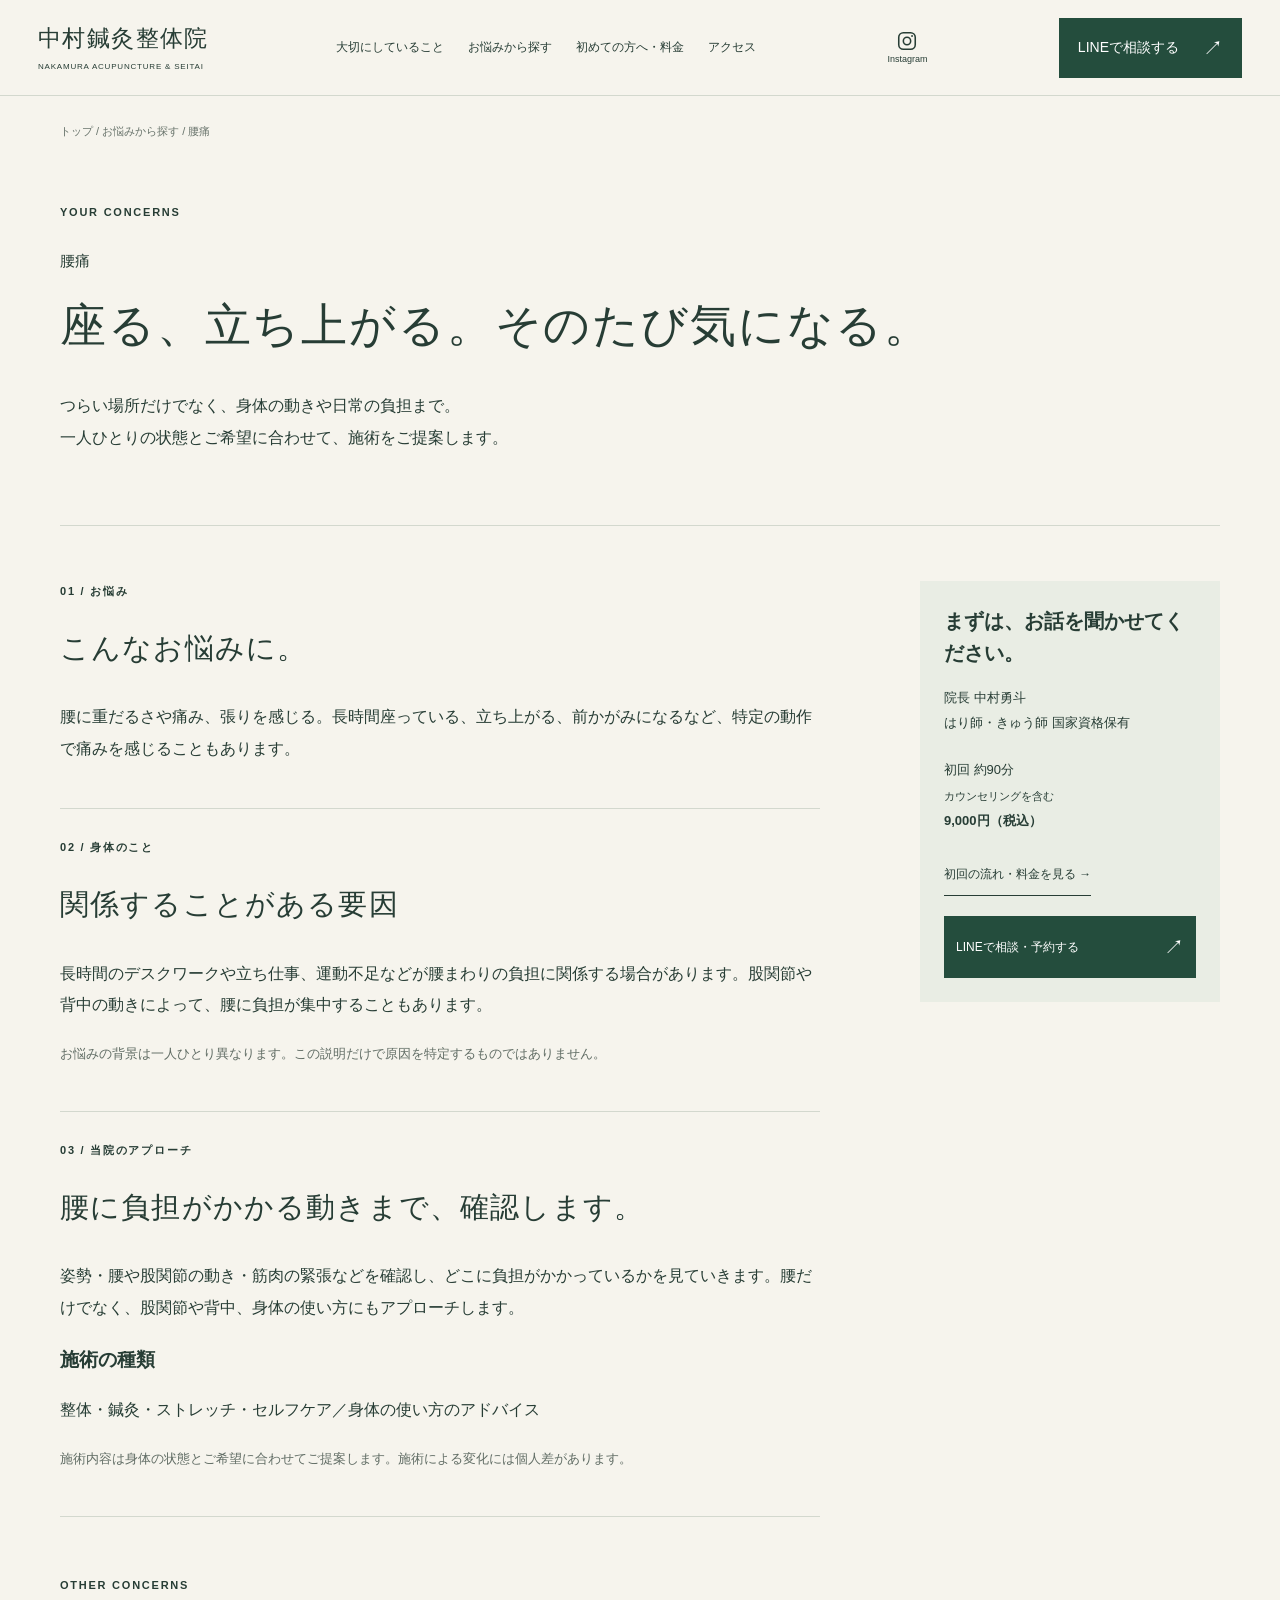
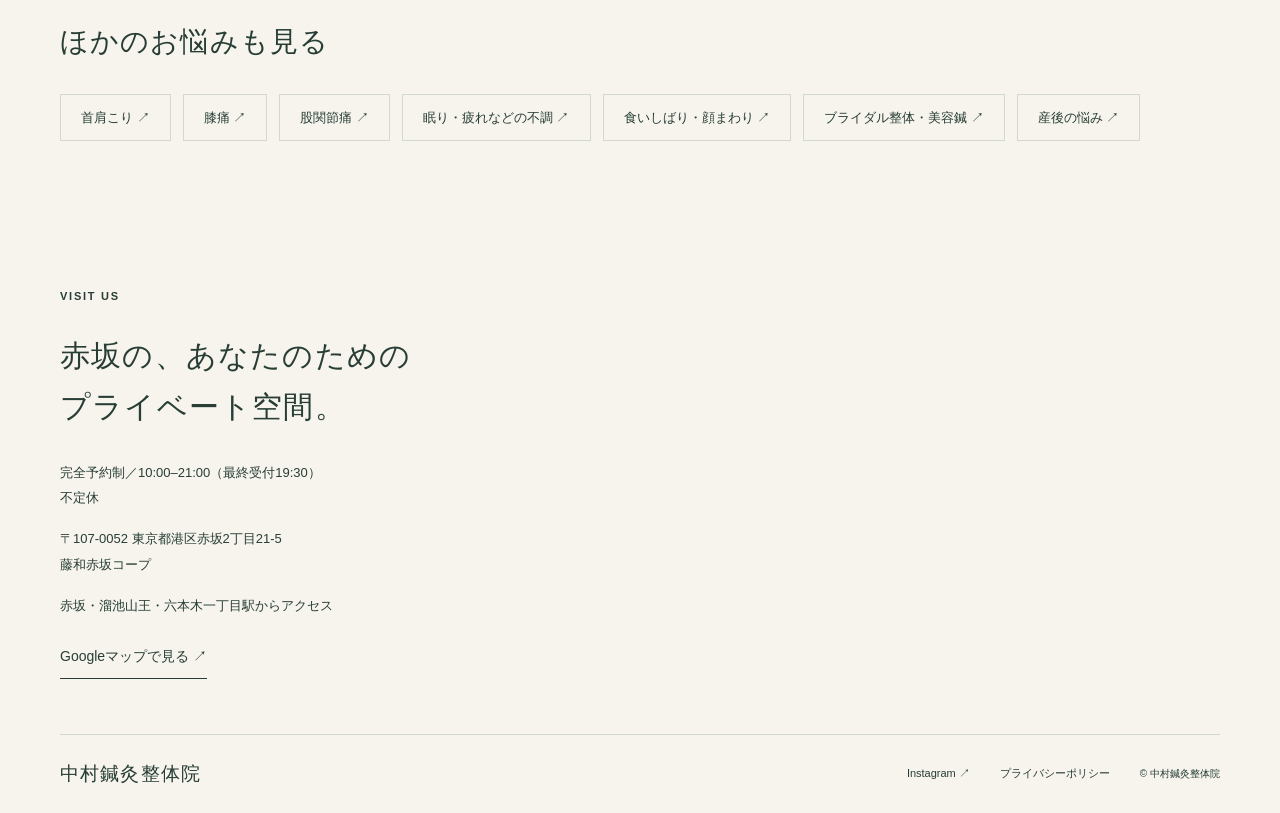
==== concerns/back.html @ 36eeb962 "Create standalone Nakamura design preview" ====
<!doctype html><html lang="ja"><head><meta charset="utf-8"><meta name="viewport" content="width=device-width,initial-scale=1"><meta name="robots" content="noindex,nofollow"><title>腰痛｜中村鍼灸整体院</title><meta name="description" content="赤坂の完全予約制・中村鍼灸整体院。つらい場所だけでなく、姿勢や動き、暮らしまで。整体・鍼灸をご希望に合わせて提案します。"><link rel="stylesheet" href="../css/style.css"><link rel="stylesheet" href="../css/mobile-refinement.css"><script src="../js/main.js" defer></script></head><body class="concern-page"><a class="skip" href="#main">本文へ</a><header><a class="brand" href="../index.html">中村鍼灸整体院<small>NAKAMURA ACUPUNCTURE & SEITAI</small></a><a class="instagram-button" href="https://www.instagram.com/nakamura_shinkyu/" target="_blank" rel="noopener noreferrer" aria-label="Instagramを見る（新しいタブ）"><svg width="22" height="22" viewBox="0 0 24 24" fill="none" stroke="currentColor" stroke-width="1.7" aria-hidden="true"><rect x="3" y="3" width="18" height="18" rx="5"/><circle cx="12" cy="12" r="4"/><circle cx="17.5" cy="6.5" r="1" fill="currentColor" stroke="none"/></svg><span>Instagram</span></a><button class="menu" aria-expanded="false" aria-controls="navigation">メニュー</button><nav id="navigation"><a href="../index.html#approach">大切にしていること</a><a href="../index.html#concerns">お悩みから探す</a><a href="../index.html#first-visit">初めての方へ・料金</a><a href="../index.html#access">アクセス</a></nav><a class="button" href="https://lin.ee/W4OFa8G" target="_blank" rel="noopener noreferrer">LINEで相談する<span aria-hidden="true">↗</span></a></header><main id="main"><div class="wrap breadcrumb"><a href="../index.html">トップ</a> / <a href="../index.html#concerns">お悩みから探す</a> / 腰痛</div><section class="detail-hero wrap"><span class="eyebrow">YOUR CONCERNS</span><p class="detail-category">腰痛</p><h1>座る、立ち上がる。そのたび気になる。</h1><p>つらい場所だけでなく、身体の動きや日常の負担まで。<br>一人ひとりの状態とご希望に合わせて、施術をご提案します。</p></section><div class="wrap detail-layout"><article><section><span class="eyebrow">01 / お悩み</span><h2>こんなお悩みに。</h2><p>腰に重だるさや痛み、張りを感じる。長時間座っている、立ち上がる、前かがみになるなど、特定の動作で痛みを感じることもあります。</p></section><section><span class="eyebrow">02 / 身体のこと</span><h2>関係することがある要因</h2><p>長時間のデスクワークや立ち仕事、運動不足などが腰まわりの負担に関係する場合があります。股関節や背中の動きによって、腰に負担が集中することもあります。</p><p class="fine">お悩みの背景は一人ひとり異なります。この説明だけで原因を特定するものではありません。</p></section><section><span class="eyebrow">03 / 当院のアプローチ</span><h2>腰に負担がかかる動きまで、確認します。</h2><p>姿勢・腰や股関節の動き・筋肉の緊張などを確認し、どこに負担がかかっているかを見ていきます。腰だけでなく、股関節や背中、身体の使い方にもアプローチします。</p><h3>施術の種類</h3><p>整体・鍼灸・ストレッチ・セルフケア／身体の使い方のアドバイス</p><p class="fine">施術内容は身体の状態とご希望に合わせてご提案します。施術による変化には個人差があります。</p></section></article><aside><h3>まずは、お話を聞かせてください。</h3><p>院長 中村勇斗<br>はり師・きゅう師 国家資格保有</p><p>初回 約90分<br><small>カウンセリングを含む</small><br><strong>9,000円（税込）</strong></p><a class="text-link" href="../index.html#first-visit">初回の流れ・料金を見る →</a><a class="button" href="https://lin.ee/W4OFa8G" target="_blank" rel="noopener noreferrer">LINEで相談・予約する<span aria-hidden="true">↗</span></a></aside></div><section class="wrap section related"><span class="eyebrow">OTHER CONCERNS</span><h2>ほかのお悩みも見る</h2><div><a href="neck.html">首肩こり ↗</a><a href="knee.html">膝痛 ↗</a><a href="hip.html">股関節痛 ↗</a><a href="rest.html">眠り・疲れなどの不調 ↗</a><a href="jaw.html">食いしばり・顔まわり ↗</a><a href="bridal.html">ブライダル整体・美容鍼 ↗</a><a href="postpartum.html">産後の悩み ↗</a></div></section></main><footer id="access"><div class="wrap footer-grid"><div><span class="eyebrow">VISIT US</span><h2>赤坂の、あなたのための<br>プライベート空間。</h2><p>完全予約制／10:00–21:00（最終受付19:30）<br>不定休</p><p>〒107-0052 東京都港区赤坂2丁目21-5<br>藤和赤坂コープ</p><p>赤坂・溜池山王・六本木一丁目駅からアクセス</p><a class="text-link" href="https://www.google.com/maps/search/?api=1&query=中村鍼灸整体院+赤坂" target="_blank" rel="noopener noreferrer">Googleマップで見る ↗</a></div></div><div class="wrap footer-bottom"><a class="brand" href="../index.html">中村鍼灸整体院</a><a href="https://www.instagram.com/nakamura_shinkyu/" target="_blank" rel="noopener noreferrer">Instagram ↗</a><a href="https://nakamuraseitai.jp/privacypolicy.html">プライバシーポリシー</a><small>© 中村鍼灸整体院</small></div></footer><div class="mobile-cta"><a href="../index.html#pricing">初回・料金を見る</a><a class="button" href="https://lin.ee/W4OFa8G" target="_blank" rel="noopener noreferrer">LINEで相談・予約<span aria-hidden="true">↗</span></a></div></body></html>
---- css/style.css ----
:root{--ink:#273d35;--paper:#f6f4ed;--muted:#68736b;--line:#d3d8ce;--green:#244d3d;--serif:'Yu Mincho','Hiragino Mincho ProN',serif}*{box-sizing:border-box}html{scroll-behavior:smooth;scroll-padding-top:110px}body{margin:0;background:var(--paper);color:var(--ink);font-family:'Yu Gothic','Hiragino Kaku Gothic ProN',sans-serif;font-size:15px;line-height:1.95}a{color:inherit;text-decoration:none}button{font:inherit}img{display:block;width:100%;object-fit:cover}h1,h2,h3,p{margin-top:0}h1,h2{font-family:var(--serif);font-weight:500;letter-spacing:.04em;line-height:1.7}h2{font-size:clamp(27px,3vw,40px);margin-bottom:28px}h3{font-size:19px;font-weight:600;line-height:1.6}p{margin-bottom:22px}.wrap{max-width:1160px;width:calc(100% - 100px);margin-inline:auto}.section{padding-block:100px}.eyebrow{display:block;font-size:11px;letter-spacing:.16em;margin-bottom:22px;font-weight:700}.muted{color:var(--muted)}.large{font-size:21px;font-family:var(--serif)}.fine{font-size:12px;color:#616d65;line-height:1.9}.text-link{display:inline-flex;align-items:center;gap:24px;border-bottom:1px solid var(--ink);padding:8px 0;font-size:14px}.text-link:hover{color:#63806a}.button{display:inline-flex;align-items:center;justify-content:space-between;gap:24px;padding:17px 24px;background:var(--green);color:white;font-size:14px;line-height:1.5;transition:background .2s}.button:hover{background:#3d6550}.button span{font-size:20px}.skip{position:absolute;top:-100px}.skip:focus{top:10px;background:white;padding:10px;z-index:100}a:focus-visible,button:focus-visible,summary:focus-visible{outline:3px solid #a77739;outline-offset:5px}header{height:96px;display:flex;align-items:center;justify-content:space-between;padding:0 38px;gap:24px;background:var(--paper);position:relative;z-index:20}.brand{font-family:var(--serif);font-size:23px;white-space:nowrap;line-height:1.5;letter-spacing:.06em}.brand small{font-family:sans-serif;font-size:8px;letter-spacing:.1em;display:block;margin-top:5px}nav{display:flex;gap:24px;font-size:12px}header>.button{padding:15px 19px}.menu{display:none}.hero{position:relative;display:grid;grid-template-columns:48% 52%;padding-top:15px}.hero-copy{padding:60px 25px 60px max(50px,calc((100vw - 1160px)/2));z-index:1}.hero h1{font-size:clamp(32px,3.4vw,52px);line-height:1.6;margin-bottom:27px;white-space:nowrap}.hero h1 em{font-style:normal}.hero-lead{font-size:15px;line-height:2.1}.hero-photo{position:relative;min-height:575px;margin-right:28px}.hero-photo img{height:100%;object-position:57% 50%;border-radius:2px 2px 100px 2px}.photo-caption{position:absolute;right:36px;bottom:43px;color:white;font-family:var(--serif);writing-mode:vertical-rl;letter-spacing:.15em;font-size:20px;text-shadow:0 2px 10px #000}.hero-note{grid-column:1/-1;display:flex;gap:35px;justify-content:center;padding:23px 30px;font-size:12px;border-bottom:1px solid var(--line);margin-top:30px}.hero-note a{margin-left:35px}.intro{display:grid;grid-template-columns:1fr 1fr;gap:70px;padding-bottom:55px}.intro h2{font-size:35px}.intro p{max-width:510px}.approach-grid{display:grid;grid-template-columns:repeat(3,1fr);gap:42px;padding-bottom:100px}.approach-grid article{border-top:1px solid #9aa99b;padding-top:25px}.index{font-size:11px;letter-spacing:.1em;display:block;margin-bottom:20px;color:var(--muted)}.approach-grid p{font-size:14px;line-height:2}.concerns-section{background:#e9ede4}.section-heading{display:flex;align-items:end;justify-content:space-between;gap:35px;margin-bottom:35px}.section-heading h2{margin-bottom:0}.section-heading p{font-size:14px;margin:0}.concerns-grid{display:grid;grid-template-columns:1fr 1fr;gap:0 42px}.concern{display:flex;align-items:center;gap:22px;border-bottom:1px solid #c4cdc0;padding:27px 5px;transition:padding .2s}.concern:hover{padding-left:13px}.concern .index{align-self:flex-start;padding-top:3px;margin:0}.concern h3{font-family:var(--serif);font-size:22px;margin:0 0 6px}.concern p{font-size:12px;margin:0;color:#536459}.arrow{margin-left:auto;font-size:24px}.profile{display:grid;grid-template-columns:40% 1fr;gap:90px;align-items:center}.portrait{position:relative}.portrait img{aspect-ratio:4/4.5;object-position:51% 50%;border-radius:150px 150px 3px 3px}.portrait>span{display:block;text-align:center;font-size:14px;margin-top:15px}.credentials{font-size:12px;border-top:1px solid var(--line);padding-top:20px}.first{background:#eeeee6}.flow{display:grid;grid-template-columns:repeat(3,1fr);gap:30px;margin-top:45px}.flow img{aspect-ratio:1.5;object-position:center;margin-bottom:22px}.flow .index{margin-bottom:6px}.flow h3{margin-bottom:10px}.flow p{font-size:14px}.pricing{background:var(--paper);padding:35px 40px;margin-top:36px;display:grid;grid-template-columns:1fr auto 1.4fr;gap:15px 35px;align-items:center}.pricing .eyebrow{margin-bottom:9px}.pricing h3{margin-bottom:5px}.pricing p{font-size:12px;margin:0}.price{font-family:var(--serif);font-size:48px;white-space:nowrap}.price span{font-size:18px;margin-left:7px}.pricing dl{border-left:1px solid var(--line);padding-left:30px;font-size:14px}.pricing dl div{display:flex;justify-content:space-between;gap:12px;margin:10px 0}.pricing dd{margin:0;white-space:nowrap}.pricing>.fine{grid-column:1/-1;border-top:1px solid var(--line);padding-top:20px}.faq{display:grid;grid-template-columns:1fr 1.3fr;gap:70px}.faq details{border-bottom:1px solid var(--line)}summary{cursor:pointer;padding:23px 25px 23px 0;font-size:15px}.faq details p{font-size:14px;padding-right:20px}.contact{text-align:center;padding:85px 24px;background:var(--green);color:#f8f5eb}.contact h2{font-size:40px;margin-bottom:18px}.contact .button{background:#f0f0df;color:var(--green);min-width:295px;margin-top:10px}.contact small{display:block;margin-top:20px;font-size:12px}footer{padding:80px 0 25px}.footer-grid{display:grid;grid-template-columns:1fr 1fr;gap:80px;align-items:center}.footer-grid h2{font-size:30px}.footer-grid p{font-size:13px;margin-bottom:16px}.footer-grid img{aspect-ratio:1.3;border-radius:3px}.footer-bottom{border-top:1px solid var(--line);margin-top:55px;padding-top:25px;display:flex;align-items:center;gap:30px;font-size:11px}.footer-bottom .brand{margin-right:auto;font-size:19px}.footer-bottom small{font-size:10px}.mobile-cta{display:none}.breadcrumb{font-size:11px;padding-top:25px;color:var(--muted)}.detail-hero{padding:60px 0 50px;border-bottom:1px solid var(--line)}.detail-category{font-size:15px;margin-bottom:12px}.detail-hero h1{font-size:clamp(30px,3.6vw,46px);margin-bottom:25px}.detail-layout{display:grid;grid-template-columns:minmax(0,1fr) 300px;gap:100px;padding-top:55px}.detail-layout article section{padding-bottom:30px;margin-bottom:40px;border-bottom:1px solid var(--line)}.detail-layout article h2{font-size:29px}.detail-layout aside{align-self:start;background:#e9ede4;padding:26px;position:sticky;top:25px}.detail-layout aside img{aspect-ratio:1.4;object-position:50% 31%;margin-bottom:20px}.detail-layout aside h3{font-family:var(--serif);font-size:20px}.detail-layout aside p{font-size:13px}.detail-layout aside .button{font-size:12px;gap:8px;width:100%;padding:16px 12px;margin-top:20px}.detail-layout aside .text-link{font-size:12px}.detail-photo{aspect-ratio:1.8;margin-block:30px}.care-note{background:#e9ede4;padding:20px;font-size:13px}.related{padding-top:30px}.related h2{font-size:28px}.related>div{display:flex;flex-wrap:wrap;gap:12px}.related a{padding:10px 20px;border:1px solid var(--line);font-size:13px}
@media(min-width:1500px){.hero-photo{max-height:710px}.hero-copy{padding-top:95px;padding-bottom:90px}}@media(max-width:1100px){header{padding:0 25px}nav{gap:15px;font-size:11px}header>.button{display:none}.wrap{width:calc(100% - 70px)}.hero-copy{padding-left:35px}.hero h1{font-size:37px}.hero-photo{margin-right:20px}.hero-note{gap:22px;font-size:11px}.hero-note a{margin-left:0}.profile{gap:55px}.pricing{grid-template-columns:1fr auto}.pricing dl{grid-column:1/-1;border-left:0;border-top:1px solid var(--line);padding:15px 0 0}.detail-layout{gap:40px;grid-template-columns:minmax(0,1fr) 270px}}
@media(max-width:760px){html{scroll-padding-top:20px}body{font-size:14px}.wrap{width:calc(100% - 40px)}.section{padding-block:65px}header{height:78px;padding:0 20px}.brand{font-size:20px}.brand small{font-size:7px}.menu{display:block;background:transparent;border:1px solid var(--line);font-size:11px;padding:7px 10px;color:var(--ink)}nav{display:none;position:absolute;top:78px;left:0;right:0;background:var(--paper);padding:25px;font-size:14px;box-shadow:0 10px 15px #233c3410}nav.open{display:flex;flex-direction:column}.hero{grid-template-columns:1fr;padding-top:0}.hero-copy{padding:32px 24px 30px}.hero .eyebrow{font-size:10px;margin-bottom:20px}.hero h1{font-size:clamp(28px,8vw,40px);margin-bottom:20px;line-height:1.55;white-space:normal}.hero-lead{font-size:13px;line-height:2}.hero .text-link{font-size:12px}.hero-photo{height:310px;min-height:0;margin:0 20px 0 45px}.hero-photo img{object-position:56% 49%;border-radius:2px 2px 55px 2px}.photo-caption{right:22px;bottom:25px;font-size:16px}.hero-note{margin-top:22px;display:flex;flex-wrap:wrap;gap:8px 14px;padding:15px 20px;font-size:10px}.hero-note a{display:block;text-align:center;width:100%;font-size:12px}.intro{grid-template-columns:1fr;gap:20px;padding-bottom:25px}.intro h2{font-size:28px}.large{font-size:19px}.intro p{font-size:14px}.approach-grid{grid-template-columns:1fr;gap:20px;padding-bottom:60px}.approach-grid article{padding-top:20px}.approach-grid .index{margin-bottom:10px}.approach-grid h3{font-size:18px;margin-bottom:10px}.approach-grid p{margin-bottom:8px}.section-heading{display:block;margin-bottom:20px}.section-heading h2{font-size:27px;margin-bottom:20px}.section-heading p{font-size:13px}.concerns-grid{grid-template-columns:1fr}.concern{padding:23px 0;gap:15px}.concern h3{font-size:20px}.concern p{font-size:11px}.profile{grid-template-columns:1fr;gap:35px}.portrait{max-width:330px;margin:auto}.portrait img{aspect-ratio:1.05;object-position:50% 35%}.profile h2{font-size:29px}.flow{grid-template-columns:1fr;gap:23px;margin-top:30px}.flow article{display:grid;grid-template-columns:115px 1fr;gap:0 18px;align-content:start}.flow img{grid-column:1;grid-row:1/4;height:135px;aspect-ratio:auto;margin:0}.flow .index{grid-column:2;margin-bottom:3px}.flow h3{font-size:17px;margin-bottom:7px;grid-column:2}.flow p{grid-column:2;font-size:12px;line-height:1.8;margin:0}.pricing{padding:25px 20px;gap:10px}.pricing .price{font-size:36px}.pricing h3{font-size:17px}.pricing p{font-size:10px}.pricing dl{font-size:13px}.faq{grid-template-columns:1fr;gap:5px}.faq h2{font-size:27px}summary{font-size:14px}.contact{padding:65px 20px}.contact h2{font-size:29px}.contact .eyebrow{font-size:9px}.footer-grid{grid-template-columns:1fr;gap:30px}.footer-grid h2{font-size:26px}footer{padding:60px 0 95px}.footer-bottom{flex-wrap:wrap;gap:16px;margin-top:35px}.footer-bottom .brand{width:100%;font-size:20px}.mobile-cta{display:grid;grid-template-columns:1fr 1.5fr;position:fixed;bottom:0;left:0;right:0;z-index:30;background:var(--paper);padding:8px 12px calc(8px + env(safe-area-inset-bottom));gap:8px;box-shadow:0 -3px 20px #233c3410;align-items:center;font-size:11px;text-align:center}.mobile-cta .button{font-size:12px;padding:12px 14px;gap:8px}.breadcrumb{font-size:10px;padding-top:15px}.detail-hero{padding:35px 0 25px}.detail-hero h1{font-size:29px}.detail-hero p{font-size:13px}.detail-layout{display:block;padding-top:35px}.detail-layout article h2{font-size:25px}.detail-layout article section{margin-bottom:30px;padding-bottom:20px}.detail-layout aside{position:static;margin-top:30px}.detail-layout aside img{width:140px;height:130px;float:right;margin:0 0 20px 20px}.detail-layout aside .button{clear:both;width:auto;display:flex}.related h2{font-size:25px}.related a{font-size:12px;padding:8px 12px}.detail-photo{aspect-ratio:1.4}}@media(prefers-reduced-motion:reduce){html{scroll-behavior:auto}*{transition:none!important}}

/* Readability refinements */
body{font-size:16px}.detail-layout article p{font-size:16px}.detail-layout article .fine{font-size:13px}.detail-layout article .care-note{font-size:14px}@media(max-width:760px){body{font-size:16px}.hero-lead,.intro p,.approach-grid p{font-size:16px}.section-heading p,.flow p,.faq details p{font-size:15px}.concern p{font-size:14px}}

/* Text-only concern pages */
.concern-page .footer-grid{display:block}.concern-page .footer-grid>div{max-width:650px}.concern-page footer{padding-top:45px}.concern-page .detail-layout article section{margin-bottom:28px;padding-bottom:22px}.concern-page .detail-layout aside{padding:24px}.concern-page .detail-layout aside h3{margin-bottom:16px}

/* Symptom illustrations */
.concern .concern-illustration{width:104px;height:104px;flex:0 0 104px;object-fit:contain;mix-blend-mode:multiply;border-radius:50%}
.concern>div{min-width:0}.concern .arrow{flex-shrink:0}
@media(max-width:760px){.concern{gap:13px;padding:18px 0}.concern .concern-illustration{width:78px;height:78px;flex-basis:78px}.concern h3{font-size:18px}.concern p{font-size:13px}.concern .arrow{font-size:20px}}


/* Stable mobile navigation and social access */
.instagram-button{display:flex;flex-direction:column;align-items:center;justify-content:center;gap:2px;min-width:48px;min-height:48px;line-height:1.2;flex-shrink:0}
.instagram-button span{font-family:sans-serif;font-size:9px;letter-spacing:0}
.instagram-button:hover{color:#63806a}
@media(min-width:761px){header .instagram-button{order:2}header>.button{order:3}}
@media(max-width:760px){
 html{scroll-padding-top:92px}
 body{padding-top:72px}
 header{position:fixed;top:0;left:0;right:0;height:72px;padding:0 16px;gap:10px;border-bottom:1px solid var(--line);z-index:40}
 header .brand{font-size:19px;margin-right:auto;letter-spacing:.02em}
 header .brand small{font-size:6px;letter-spacing:.03em}
 header .menu{min-height:44px;min-width:56px;padding:8px;font-size:11px;flex-shrink:0}
 header nav{position:absolute;top:100%;max-height:calc(100dvh - 150px);overflow-y:auto;padding:16px 24px;gap:0}
 header nav a{display:flex;align-items:center;min-height:48px;padding:9px 0}
 .mobile-cta>a{min-height:44px;display:flex;align-items:center;justify-content:center}
 .mobile-cta .button{justify-content:space-between}
 .concern:hover{padding-left:0}
 .pricing p{font-size:13px}
 .detail-hero p{font-size:15px}
}
@media(max-width:350px){header{padding-inline:12px;gap:7px}header .brand{font-size:17px}header .brand small{font-size:5px}.instagram-button{min-width:44px}}
---- css/mobile-refinement.css ----
/* Shared fixed header, with mobile-specific reading rhythm. */
body{padding-top:96px}
header{position:fixed;inset:0 0 auto;height:96px;z-index:40;border-bottom:1px solid var(--line)}
.detail-layout aside{top:120px}
.mobile-copy,.mobile-shortcuts{display:none}
@media(min-width:761px) and (max-width:1250px){header>.button{display:none}}
@media(max-width:760px){
 body{padding-top:72px;line-height:1.85}
 header{height:72px}
 .wrap{width:calc(100% - 36px)}
 .section{padding-block:44px}
 h1,h2,h3{letter-spacing:0;line-break:strict;overflow-wrap:anywhere}
 h2,.intro h2,.profile h2,.faq h2,.section-heading h2,.footer-grid h2{font-size:24px;line-height:1.55;margin-bottom:18px}
 p{margin-bottom:16px}
 .eyebrow{margin-bottom:12px;font-size:10px}
 .hero-copy{padding:25px 20px 22px}
 .hero h1{font-size:clamp(25px,7vw,32px);line-height:1.5;margin-bottom:16px}
 .hero .eyebrow{margin-bottom:14px}
 .hero-lead{font-size:15px;line-height:1.85;margin-bottom:12px}
 .hero-lead br,.intro p br,.section-heading p br,.detail-hero p br{display:none}
 .hero .text-link{display:none}
 .hero-photo{height:220px;margin:0 18px;min-height:0}
 .hero-photo img{border-radius:3px 3px 38px 3px}
 .photo-caption{font-size:14px;bottom:20px;right:20px}
 .hero-note{margin-top:0;padding:14px 16px;gap:5px 12px;font-size:10px}
 .hero-note a{font-size:13px}
 .mobile-shortcuts{display:grid;grid-template-columns:1fr 1fr;gap:10px;padding:16px 18px 0}
 .mobile-shortcuts a{display:flex;align-items:center;justify-content:space-between;min-height:48px;padding:10px 14px;border:1px solid var(--line);font-size:13px}
 .intro{gap:12px;padding-bottom:16px}
 .intro p{font-size:15px}
 .intro .large{font-size:18px}
 .approach-grid{gap:14px;padding-bottom:40px}
 .approach-grid article{padding-top:14px}
 .approach-grid .index{margin-bottom:5px}
 .approach-grid h3{font-size:17px;margin-bottom:6px}
 .approach-grid p{font-size:14px;line-height:1.85}
 .desktop-copy{display:none}
 .mobile-copy{display:inline}
 .section-heading p{font-size:14px;line-height:1.8}
 .concerns-grid{grid-template-columns:repeat(2,minmax(0,1fr));gap:10px}
 .concern{position:relative;flex-direction:column;align-items:center;justify-content:flex-start;gap:9px;padding:14px 8px 16px;border:1px solid #cdd5c8;border-radius:6px;background:#f6f4ed80;transition:background .2s}
 .concern:hover{padding:14px 8px 16px;background:#f6f4ed}
 .concern .concern-illustration{width:70px;height:70px;flex:0 0 70px}
 .concern>div{width:100%;text-align:center}
 .concern h3{font-family:'Yu Gothic','Hiragino Kaku Gothic ProN',sans-serif;font-size:14px;line-height:1.6;margin:0;font-weight:600}
 .concern .phrase{display:inline-block}
 .concern p{display:none}
 .concern .arrow{position:absolute;right:9px;top:9px;font-size:15px;color:#68736b}
 .profile{gap:22px}
 .portrait{max-width:240px}
 .profile p{font-size:15px}
 .credentials{font-size:11px;padding-top:14px}
 .flow{gap:20px;margin-top:24px}
 .flow article{grid-template-columns:76px minmax(0,1fr);gap:0 14px}
 .flow img{width:76px;height:100px}
 .flow h3{font-size:16px}
 .flow p{font-size:14px;line-height:1.8}
 .pricing{padding:20px 16px;margin-top:24px;grid-template-columns:minmax(0,1fr) auto}
 .pricing .price{font-size:32px}
 .pricing p{font-size:12px}
 .pricing dl{font-size:13px;margin:8px 0}
 .pricing>.fine{font-size:12px;line-height:1.8;padding-top:14px}
 .faq{gap:0}
 summary{padding-block:17px;font-size:14px}
 .faq details p{font-size:14px}
 .contact{padding:42px 18px}
 .contact h2{font-size:26px}
 .contact .button{min-width:0;width:min(100%,320px)}
 .contact small{font-size:11px}
 footer{padding-top:40px}
 .footer-grid{gap:22px}
 .detail-hero{padding:25px 0 20px}
 .detail-hero h1{font-size:25px;line-height:1.6;margin-bottom:16px;text-wrap:pretty}
 .detail-layout{padding-top:28px}
 .detail-layout article h2{font-size:22px;line-height:1.6}
 .detail-layout article p{font-size:15px;line-height:1.9}
 .detail-layout aside{position:static}
 .related h2{font-size:22px}
}
@media(max-width:350px){h2,.intro h2,.profile h2,.faq h2,.section-heading h2,.footer-grid h2{font-size:22px}.concern h3{font-size:13px}.concern .concern-illustration{width:64px;height:64px;flex-basis:64px}}
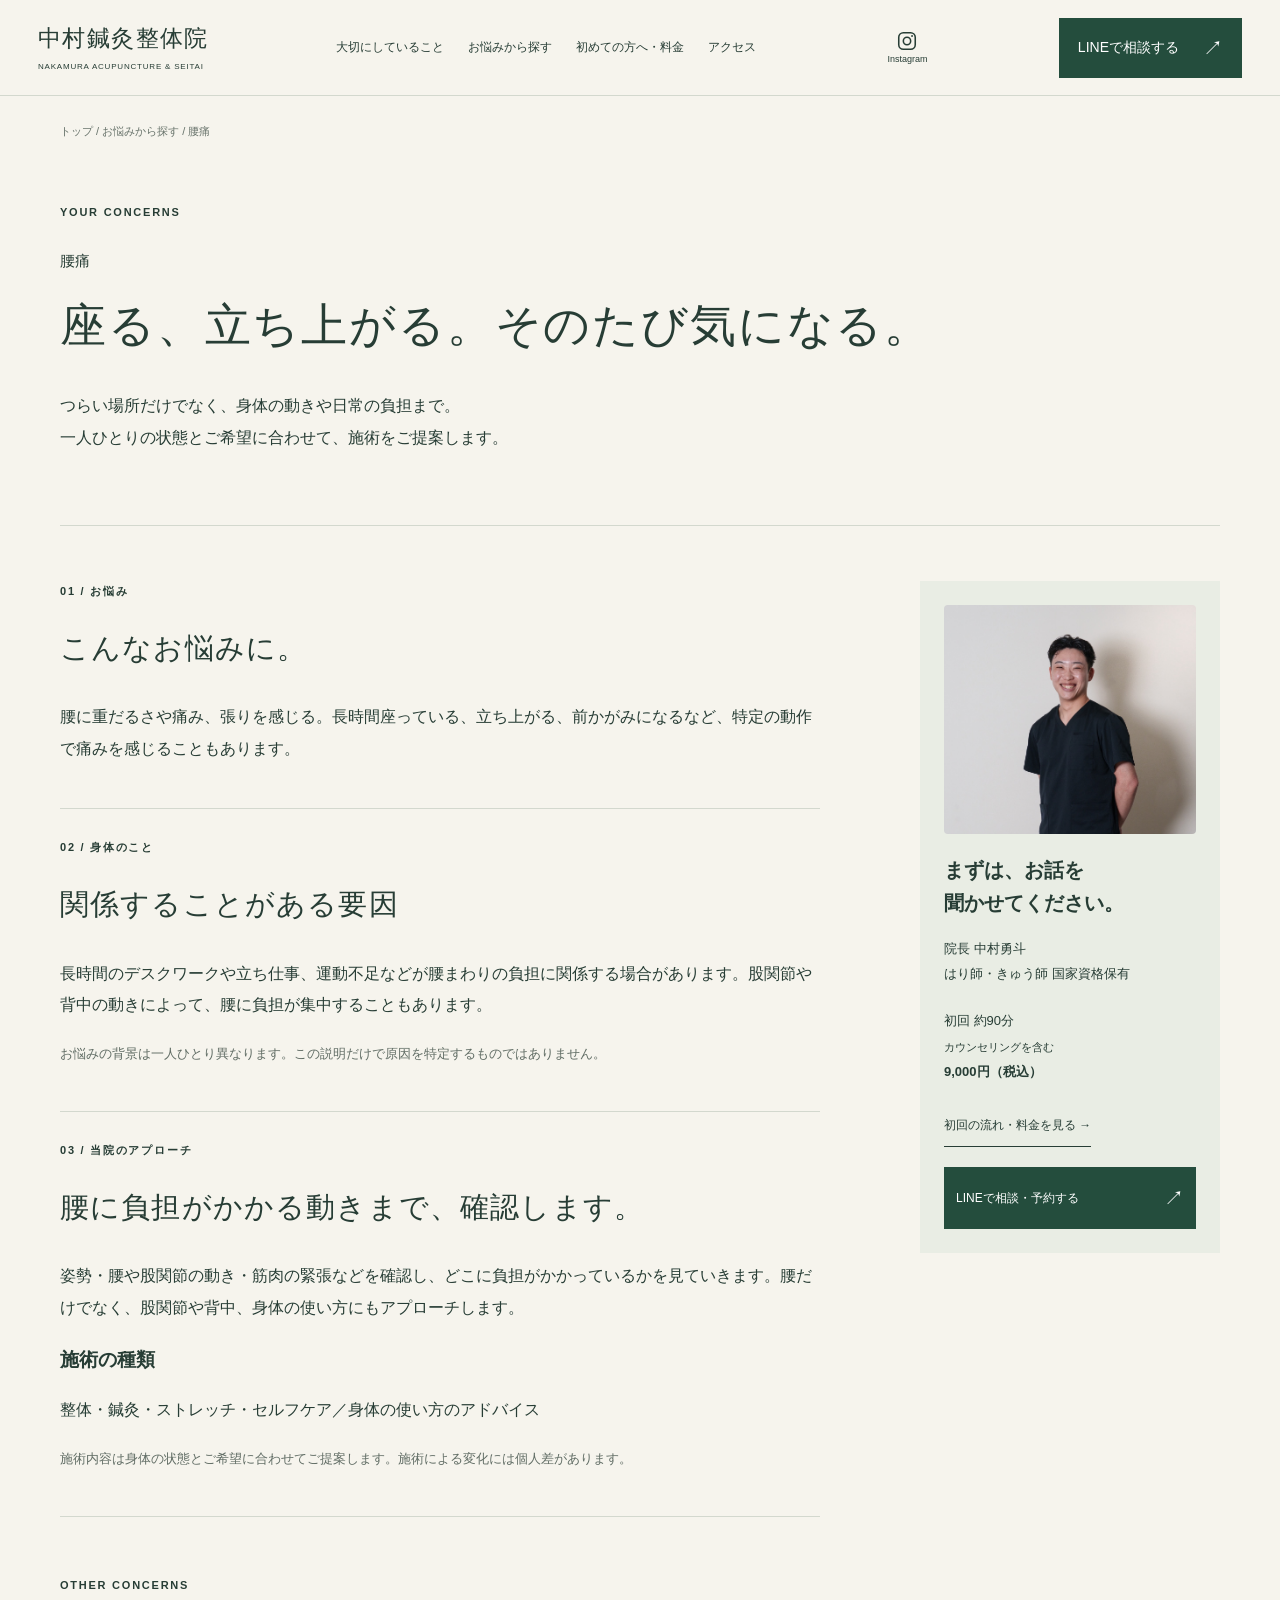
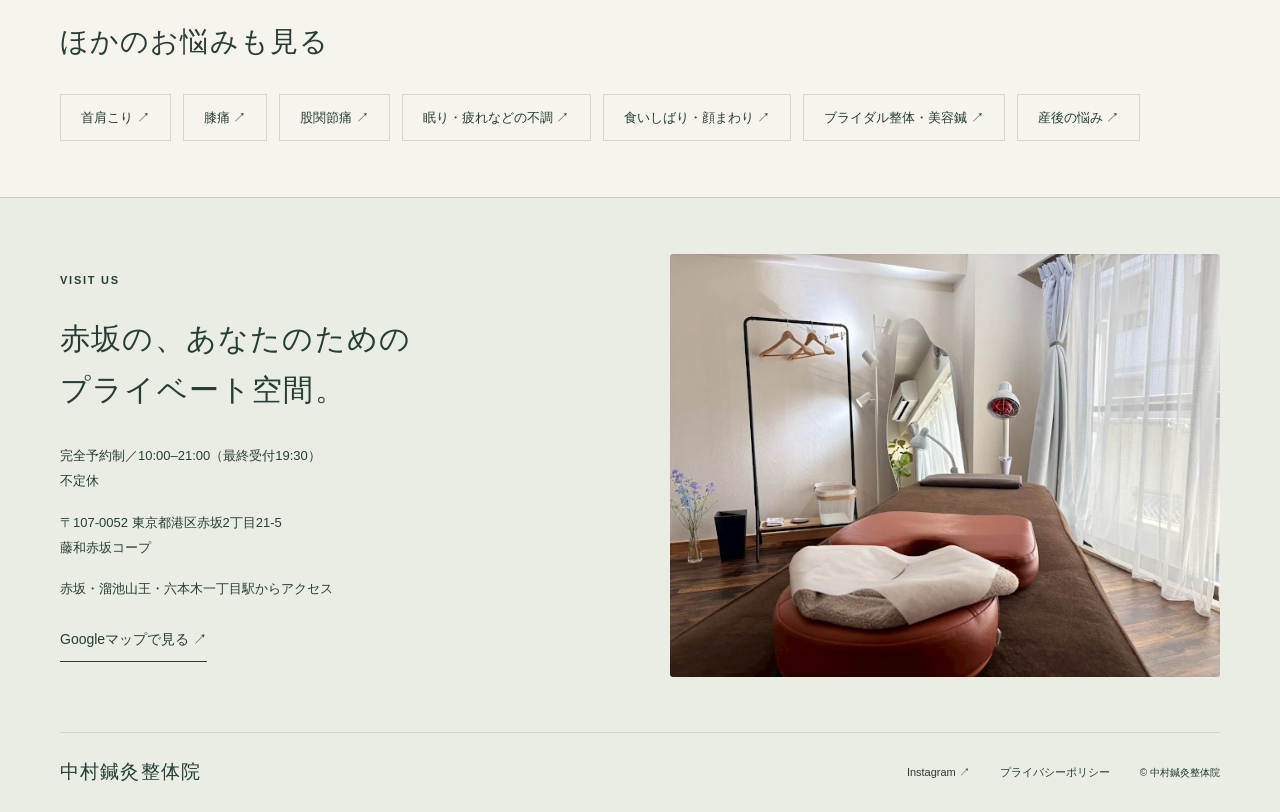
==== commit 5fcdd7b2: "Restore practitioner portraits and distinguish concern page footer" ====
--- a/concerns/back.html
+++ b/concerns/back.html
@@ -1 +1 @@
-<!doctype html><html lang="ja"><head><meta charset="utf-8"><meta name="viewport" content="width=device-width,initial-scale=1"><meta name="robots" content="noindex,nofollow"><title>腰痛｜中村鍼灸整体院</title><meta name="description" content="赤坂の完全予約制・中村鍼灸整体院。つらい場所だけでなく、姿勢や動き、暮らしまで。整体・鍼灸をご希望に合わせて提案します。"><link rel="stylesheet" href="../css/style.css"><link rel="stylesheet" href="../css/mobile-refinement.css"><script src="../js/main.js" defer></script></head><body class="concern-page"><a class="skip" href="#main">本文へ</a><header><a class="brand" href="../index.html">中村鍼灸整体院<small>NAKAMURA ACUPUNCTURE & SEITAI</small></a><a class="instagram-button" href="https://www.instagram.com/nakamura_shinkyu/" target="_blank" rel="noopener noreferrer" aria-label="Instagramを見る（新しいタブ）"><svg width="22" height="22" viewBox="0 0 24 24" fill="none" stroke="currentColor" stroke-width="1.7" aria-hidden="true"><rect x="3" y="3" width="18" height="18" rx="5"/><circle cx="12" cy="12" r="4"/><circle cx="17.5" cy="6.5" r="1" fill="currentColor" stroke="none"/></svg><span>Instagram</span></a><button class="menu" aria-expanded="false" aria-controls="navigation">メニュー</button><nav id="navigation"><a href="../index.html#approach">大切にしていること</a><a href="../index.html#concerns">お悩みから探す</a><a href="../index.html#first-visit">初めての方へ・料金</a><a href="../index.html#access">アクセス</a></nav><a class="button" href="https://lin.ee/W4OFa8G" target="_blank" rel="noopener noreferrer">LINEで相談する<span aria-hidden="true">↗</span></a></header><main id="main"><div class="wrap breadcrumb"><a href="../index.html">トップ</a> / <a href="../index.html#concerns">お悩みから探す</a> / 腰痛</div><section class="detail-hero wrap"><span class="eyebrow">YOUR CONCERNS</span><p class="detail-category">腰痛</p><h1>座る、立ち上がる。そのたび気になる。</h1><p>つらい場所だけでなく、身体の動きや日常の負担まで。<br>一人ひとりの状態とご希望に合わせて、施術をご提案します。</p></section><div class="wrap detail-layout"><article><section><span class="eyebrow">01 / お悩み</span><h2>こんなお悩みに。</h2><p>腰に重だるさや痛み、張りを感じる。長時間座っている、立ち上がる、前かがみになるなど、特定の動作で痛みを感じることもあります。</p></section><section><span class="eyebrow">02 / 身体のこと</span><h2>関係することがある要因</h2><p>長時間のデスクワークや立ち仕事、運動不足などが腰まわりの負担に関係する場合があります。股関節や背中の動きによって、腰に負担が集中することもあります。</p><p class="fine">お悩みの背景は一人ひとり異なります。この説明だけで原因を特定するものではありません。</p></section><section><span class="eyebrow">03 / 当院のアプローチ</span><h2>腰に負担がかかる動きまで、確認します。</h2><p>姿勢・腰や股関節の動き・筋肉の緊張などを確認し、どこに負担がかかっているかを見ていきます。腰だけでなく、股関節や背中、身体の使い方にもアプローチします。</p><h3>施術の種類</h3><p>整体・鍼灸・ストレッチ・セルフケア／身体の使い方のアドバイス</p><p class="fine">施術内容は身体の状態とご希望に合わせてご提案します。施術による変化には個人差があります。</p></section></article><aside><h3>まずは、お話を聞かせてください。</h3><p>院長 中村勇斗<br>はり師・きゅう師 国家資格保有</p><p>初回 約90分<br><small>カウンセリングを含む</small><br><strong>9,000円（税込）</strong></p><a class="text-link" href="../index.html#first-visit">初回の流れ・料金を見る →</a><a class="button" href="https://lin.ee/W4OFa8G" target="_blank" rel="noopener noreferrer">LINEで相談・予約する<span aria-hidden="true">↗</span></a></aside></div><section class="wrap section related"><span class="eyebrow">OTHER CONCERNS</span><h2>ほかのお悩みも見る</h2><div><a href="neck.html">首肩こり ↗</a><a href="knee.html">膝痛 ↗</a><a href="hip.html">股関節痛 ↗</a><a href="rest.html">眠り・疲れなどの不調 ↗</a><a href="jaw.html">食いしばり・顔まわり ↗</a><a href="bridal.html">ブライダル整体・美容鍼 ↗</a><a href="postpartum.html">産後の悩み ↗</a></div></section></main><footer id="access"><div class="wrap footer-grid"><div><span class="eyebrow">VISIT US</span><h2>赤坂の、あなたのための<br>プライベート空間。</h2><p>完全予約制／10:00–21:00（最終受付19:30）<br>不定休</p><p>〒107-0052 東京都港区赤坂2丁目21-5<br>藤和赤坂コープ</p><p>赤坂・溜池山王・六本木一丁目駅からアクセス</p><a class="text-link" href="https://www.google.com/maps/search/?api=1&query=中村鍼灸整体院+赤坂" target="_blank" rel="noopener noreferrer">Googleマップで見る ↗</a></div></div><div class="wrap footer-bottom"><a class="brand" href="../index.html">中村鍼灸整体院</a><a href="https://www.instagram.com/nakamura_shinkyu/" target="_blank" rel="noopener noreferrer">Instagram ↗</a><a href="https://nakamuraseitai.jp/privacypolicy.html">プライバシーポリシー</a><small>© 中村鍼灸整体院</small></div></footer><div class="mobile-cta"><a href="../index.html#pricing">初回・料金を見る</a><a class="button" href="https://lin.ee/W4OFa8G" target="_blank" rel="noopener noreferrer">LINEで相談・予約<span aria-hidden="true">↗</span></a></div></body></html>+<!doctype html><html lang="ja"><head><meta charset="utf-8"><meta name="viewport" content="width=device-width,initial-scale=1"><meta name="robots" content="noindex,nofollow"><title>腰痛｜中村鍼灸整体院</title><meta name="description" content="赤坂の完全予約制・中村鍼灸整体院。つらい場所だけでなく、姿勢や動き、暮らしまで。整体・鍼灸をご希望に合わせて提案します。"><link rel="stylesheet" href="../css/style.css"><link rel="stylesheet" href="../css/mobile-refinement.css"><script src="../js/main.js" defer></script></head><body class="concern-page"><a class="skip" href="#main">本文へ</a><header><a class="brand" href="../index.html">中村鍼灸整体院<small>NAKAMURA ACUPUNCTURE & SEITAI</small></a><a class="instagram-button" href="https://www.instagram.com/nakamura_shinkyu/" target="_blank" rel="noopener noreferrer" aria-label="Instagramを見る（新しいタブ）"><svg width="22" height="22" viewBox="0 0 24 24" fill="none" stroke="currentColor" stroke-width="1.7" aria-hidden="true"><rect x="3" y="3" width="18" height="18" rx="5"/><circle cx="12" cy="12" r="4"/><circle cx="17.5" cy="6.5" r="1" fill="currentColor" stroke="none"/></svg><span>Instagram</span></a><button class="menu" aria-expanded="false" aria-controls="navigation">メニュー</button><nav id="navigation"><a href="../index.html#approach">大切にしていること</a><a href="../index.html#concerns">お悩みから探す</a><a href="../index.html#first-visit">初めての方へ・料金</a><a href="../index.html#access">アクセス</a></nav><a class="button" href="https://lin.ee/W4OFa8G" target="_blank" rel="noopener noreferrer">LINEで相談する<span aria-hidden="true">↗</span></a></header><main id="main"><div class="wrap breadcrumb"><a href="../index.html">トップ</a> / <a href="../index.html#concerns">お悩みから探す</a> / 腰痛</div><section class="detail-hero wrap"><span class="eyebrow">YOUR CONCERNS</span><p class="detail-category">腰痛</p><h1>座る、立ち上がる。そのたび気になる。</h1><p>つらい場所だけでなく、身体の動きや日常の負担まで。<br>一人ひとりの状態とご希望に合わせて、施術をご提案します。</p></section><div class="wrap detail-layout"><article><section><span class="eyebrow">01 / お悩み</span><h2>こんなお悩みに。</h2><p>腰に重だるさや痛み、張りを感じる。長時間座っている、立ち上がる、前かがみになるなど、特定の動作で痛みを感じることもあります。</p></section><section><span class="eyebrow">02 / 身体のこと</span><h2>関係することがある要因</h2><p>長時間のデスクワークや立ち仕事、運動不足などが腰まわりの負担に関係する場合があります。股関節や背中の動きによって、腰に負担が集中することもあります。</p><p class="fine">お悩みの背景は一人ひとり異なります。この説明だけで原因を特定するものではありません。</p></section><section><span class="eyebrow">03 / 当院のアプローチ</span><h2>腰に負担がかかる動きまで、確認します。</h2><p>姿勢・腰や股関節の動き・筋肉の緊張などを確認し、どこに負担がかかっているかを見ていきます。腰だけでなく、股関節や背中、身体の使い方にもアプローチします。</p><h3>施術の種類</h3><p>整体・鍼灸・ストレッチ・セルフケア／身体の使い方のアドバイス</p><p class="fine">施術内容は身体の状態とご希望に合わせてご提案します。施術による変化には個人差があります。</p></section></article><aside><img class="consultation-portrait" src="../picture/nakamura_face.jpg" alt="院長 中村勇斗" width="480" height="540" loading="lazy"><h3><span class="heading-line">まずは、お話を</span><span class="heading-line">聞かせてください。</span></h3><p>院長 中村勇斗<br>はり師・きゅう師 国家資格保有</p><p>初回 約90分<br><small>カウンセリングを含む</small><br><strong>9,000円（税込）</strong></p><a class="text-link" href="../index.html#first-visit">初回の流れ・料金を見る →</a><a class="button" href="https://lin.ee/W4OFa8G" target="_blank" rel="noopener noreferrer">LINEで相談・予約する<span aria-hidden="true">↗</span></a></aside></div><section class="wrap section related"><span class="eyebrow">OTHER CONCERNS</span><h2>ほかのお悩みも見る</h2><div><a href="neck.html">首肩こり ↗</a><a href="knee.html">膝痛 ↗</a><a href="hip.html">股関節痛 ↗</a><a href="rest.html">眠り・疲れなどの不調 ↗</a><a href="jaw.html">食いしばり・顔まわり ↗</a><a href="bridal.html">ブライダル整体・美容鍼 ↗</a><a href="postpartum.html">産後の悩み ↗</a></div></section></main><footer id="access"><div class="wrap footer-grid"><div><span class="eyebrow">VISIT US</span><h2>赤坂の、あなたのための<br>プライベート空間。</h2><p>完全予約制／10:00–21:00（最終受付19:30）<br>不定休</p><p>〒107-0052 東京都港区赤坂2丁目21-5<br>藤和赤坂コープ</p><p>赤坂・溜池山王・六本木一丁目駅からアクセス</p><a class="text-link" href="https://www.google.com/maps/search/?api=1&query=中村鍼灸整体院+赤坂" target="_blank" rel="noopener noreferrer">Googleマップで見る ↗</a></div><img src="../picture/room.webp" alt="中村鍼灸整体院の施術室" loading="lazy"></div><div class="wrap footer-bottom"><a class="brand" href="../index.html">中村鍼灸整体院</a><a href="https://www.instagram.com/nakamura_shinkyu/" target="_blank" rel="noopener noreferrer">Instagram ↗</a><a href="https://nakamuraseitai.jp/privacypolicy.html">プライバシーポリシー</a><small>© 中村鍼灸整体院</small></div></footer><div class="mobile-cta"><a href="../index.html#pricing">初回・料金を見る</a><a class="button" href="https://lin.ee/W4OFa8G" target="_blank" rel="noopener noreferrer">LINEで相談・予約<span aria-hidden="true">↗</span></a></div></body></html>
--- a/css/mobile-refinement.css
+++ b/css/mobile-refinement.css
@@ -78,3 +78,20 @@
  .related h2{font-size:22px}
 }
 @media(max-width:350px){h2,.intro h2,.profile h2,.faq h2,.section-heading h2,.footer-grid h2{font-size:22px}.concern h3{font-size:13px}.concern .concern-illustration{width:64px;height:64px;flex-basis:64px}}
+
+/* Practitioner presence and a distinct access footer on concern pages. */
+.heading-line{display:block;white-space:nowrap}
+.concern-page .detail-layout aside .consultation-portrait{display:block;float:none;width:100%;height:auto;aspect-ratio:1.1;object-fit:cover;object-position:50% 30%;margin:0 0 20px;border-radius:4px}
+.concern-page .detail-layout aside h3{font-size:20px;line-height:1.65;letter-spacing:0;overflow-wrap:normal}
+.concern-page footer{background:#e9ede4;border-top:1px solid #c4cdc0;padding-top:56px}
+.concern-page .footer-grid{display:grid;grid-template-columns:1fr 1fr;gap:60px}
+.concern-page .related{padding-bottom:56px}
+@media(max-width:760px){
+ .concern-page .detail-layout aside{padding:24px}
+ .concern-page .detail-layout aside .consultation-portrait{width:160px;max-width:100%;aspect-ratio:1;margin:0 auto 20px}
+ .concern-page .detail-layout aside h3{text-align:center;font-size:20px}
+ .concern-page .footer-grid{grid-template-columns:1fr;gap:24px}
+ .concern-page footer{padding-top:36px}
+ .concern-page .related{padding-top:36px;padding-bottom:36px}
+ .concern-page .footer-grid img{max-height:240px}
+}
